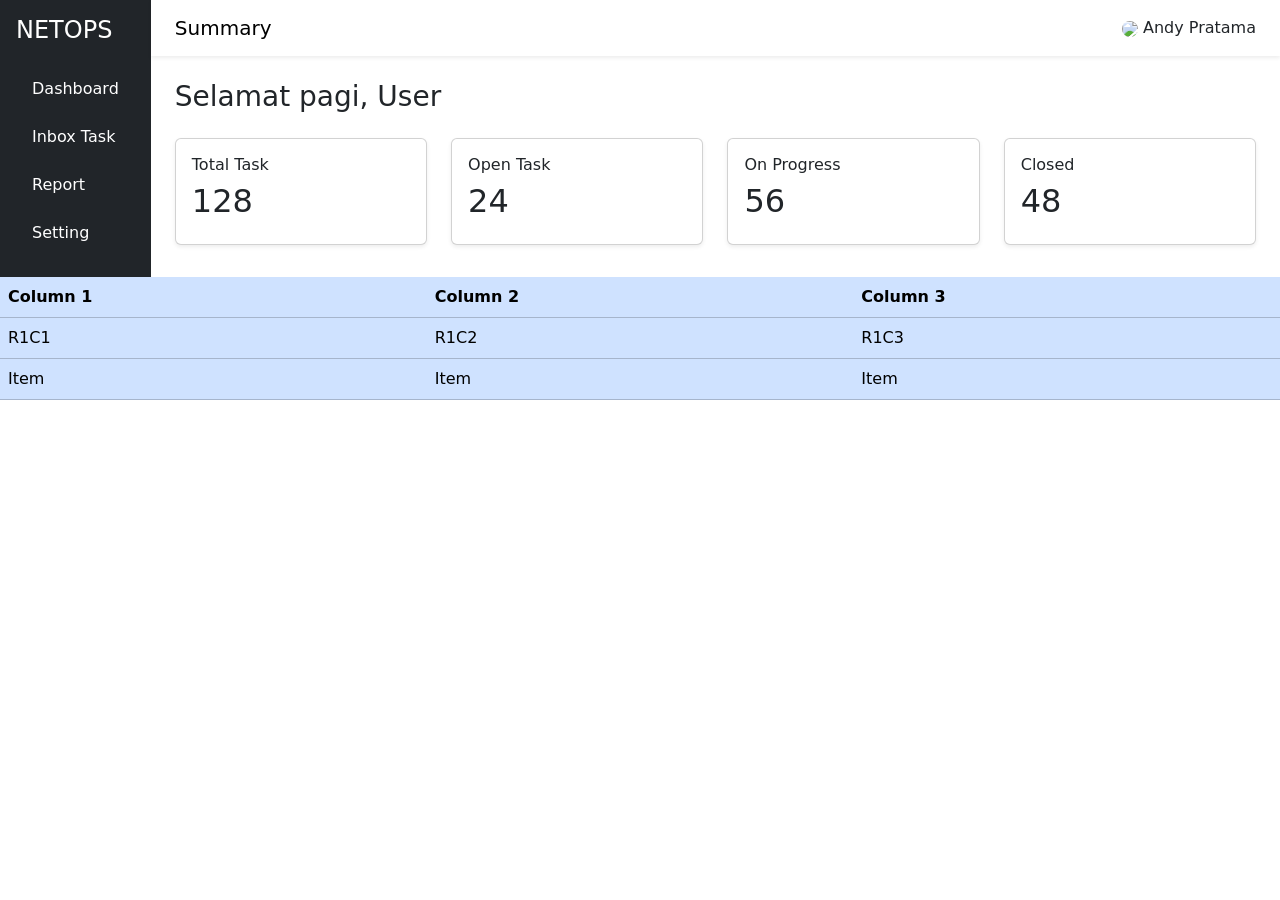
==== Index.html @ 7a0d9ba3 "Initial commit" ====
<!doctype html>
<html lang="en" data-bs-theme="light">
    <head>
        <title>Dashboard Fulfillment</title>
        <!-- Required meta tags -->
        <meta charset="utf-8" />
        <meta name="viewport" content="width=device-width, initial-scale=1" />

        <!-- Bootstrap CSS v5.3.8 -->
        <link
            href="https://cdn.jsdelivr.net/npm/bootstrap@5.3.8/dist/css/bootstrap.min.css"
            rel="stylesheet"
            integrity="sha384-sRIl4kxILFvY47J16cr9ZwB07vP4J8+LH7qKQnuqkuIAvNWLzeN8tE5YBujZqJLB"
            crossorigin="anonymous"
        />
    </head>

    <body>
        <div class="d-flex">
            <!-- Sidebar -->
            <div class="sidebar bg-dark text-white p-3">
                <h4 class="mb-4">NETOPS</h4>
                <ul class="nav flex-column">
                    <li class="nav-item mb-2">
                        <a href="#" class="nav-link text-white active">
                            <i class="bi bi-speedometer2"></i>
                            Dashboard
                        </a>
                    </li>
                    <li class="nav-item mb-2">
                        <a href="#" class="nav-link text-white">
                            <i class="bi bi-list-task"></i>
                            Inbox Task
                        </a>
                    </li>
                    <li class="nav-item mb-2">
                        <a href="#" class="nav-link text-white">
                            <i class="bi bi-bar-chart"></i>
                            Report
                        </a>
                    </li>
                    <li class="nav-item mb-2">
                        <a href="#" class="nav-link text-white">
                            <i class="bi bi-gear"></i>
                            Setting
                        </a>
                    </li>
                </ul>
            </div>
            <!-- Content -->
            <div class="content flex-grow-1">
                <!-- Navbar -->
                <nav class="navbar bg-white shadow-sm px-4">
                    <span class="navbar-brand">
                        Summary
                    </span>
                    <div class="ms-auto">
                        <i class="bi bi-bell me-4"></i>
                        <img src="https://i.pravatar.cc/40"
                        class="rounded-circle"> <a>Andy Pratama</a>
                    </div>
                </nav>
                <div class="container-fluid p-4">
                    <h3>Selamat pagi, User</h3>
                    <!-- Cards -->
                    <div class="row mt-4">
                        <div class="col-md-3">
                            <div class="card shadow-sm">
                                <div class="card-body">
                                    <h6>Total Task</h6>
                                    <h2>128</h2>
                                </div>
                            </div>
                        </div>
                        <div class="col-md-3">
                            <div class="card shadow-sm">
                                <div class="card-body">
                                    <h6>Open Task</h6>
                                    <h2>24</h2>
                                </div>
                            </div>
                        </div>
                        <div class="col-md-3">
                            <div class="card shadow-sm">
                                <div class="card-body">
                                    <h6>On Progress</h6>
                                    <h2>56</h2>
                                </div>
                            </div>
                        </div>
                        <div class="col-md-3">
                            <div class="card shadow-sm">
                                <div class="card-body">
                                    <h6>Closed</h6>
                                    <h2>48</h2>
                                </div>
                            </div>
                        </div>
                    </div>
                </div>
            </div>
        </div>
        <div
            class="table-responsive"
        >
            <table
                class="table table-primary"
            >
                <thead>
                    <tr>
                        <th scope="col">Column 1</th>
                        <th scope="col">Column 2</th>
                        <th scope="col">Column 3</th>
                    </tr>
                </thead>
                <tbody>
                    <tr class="">
                        <td scope="row">R1C1</td>
                        <td>R1C2</td>
                        <td>R1C3</td>
                    </tr>
                    <tr class="">
                        <td scope="row">Item</td>
                        <td>Item</td>
                        <td>Item</td>
                    </tr>
                </tbody>
            </table>
        </div>
        
        <header>
            <!-- place navbar here -->
        </header>
        <main></main>
        <footer>
            <!-- place footer here -->
        </footer>
        <!-- Bootstrap JavaScript Bundle (includes Popper) -->
        <script
            src="https://cdn.jsdelivr.net/npm/bootstrap@5.3.8/dist/js/bootstrap.bundle.min.js"
            integrity="sha384-FKyoEForCGlyvwx9Hj09JcYn3nv7wiPVlz7YYwJrWVcXK/BmnVDxM+D2scQbITxI"
            crossorigin="anonymous"
        ></script>
    </body>
</html>
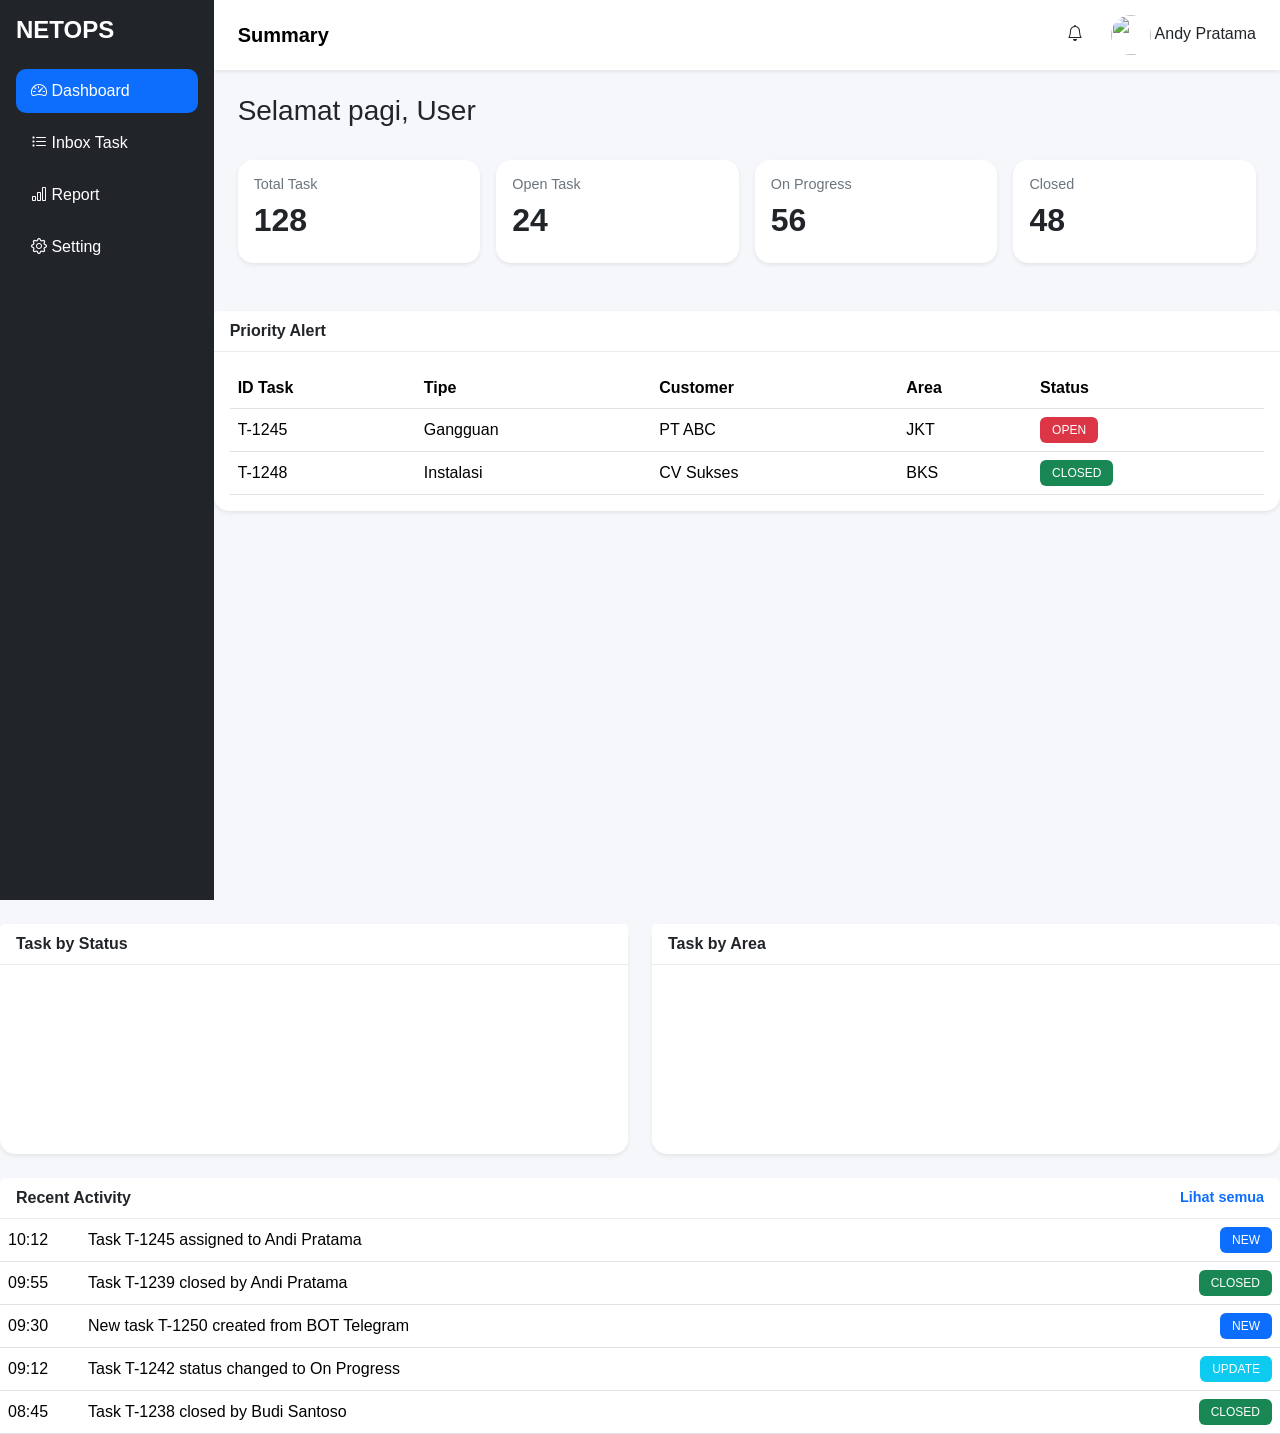
==== commit bc516409: "updt dashboard" ====
--- a/Index.html
+++ b/Index.html
@@ -13,6 +13,7 @@
             integrity="sha384-sRIl4kxILFvY47J16cr9ZwB07vP4J8+LH7qKQnuqkuIAvNWLzeN8tE5YBujZqJLB"
             crossorigin="anonymous"
         />
+        <link rel="stylesheet" href="style.css">
     </head>
 
     <body>
@@ -63,75 +64,185 @@
                 <div class="container-fluid p-4">
                     <h3>Selamat pagi, User</h3>
                     <!-- Cards -->
-                    <div class="row mt-4">
-                        <div class="col-md-3">
-                            <div class="card shadow-sm">
+                    <!-- Cards -->
+                    <div class="row g-3 mt-3">
+
+                        <div class="col-12 col-sm-6 col-lg-3">
+                            <div class="card shadow-sm h-100">
                                 <div class="card-body">
                                     <h6>Total Task</h6>
                                     <h2>128</h2>
                                 </div>
                             </div>
                         </div>
-                        <div class="col-md-3">
-                            <div class="card shadow-sm">
+
+                        <div class="col-12 col-sm-6 col-lg-3">
+                            <div class="card shadow-sm h-100">
                                 <div class="card-body">
                                     <h6>Open Task</h6>
                                     <h2>24</h2>
                                 </div>
                             </div>
                         </div>
-                        <div class="col-md-3">
-                            <div class="card shadow-sm">
+
+                        <div class="col-12 col-sm-6 col-lg-3">
+                            <div class="card shadow-sm h-100">
                                 <div class="card-body">
                                     <h6>On Progress</h6>
                                     <h2>56</h2>
                                 </div>
                             </div>
                         </div>
-                        <div class="col-md-3">
-                            <div class="card shadow-sm">
+
+                        <div class="col-12 col-sm-6 col-lg-3">
+                            <div class="card shadow-sm h-100">
                                 <div class="card-body">
                                     <h6>Closed</h6>
                                     <h2>48</h2>
                                 </div>
                             </div>
                         </div>
-                    </div>
-                </div>
-            </div>
-        </div>
-        <div
-            class="table-responsive"
-        >
-            <table
-                class="table table-primary"
-            >
-                <thead>
-                    <tr>
-                        <th scope="col">Column 1</th>
-                        <th scope="col">Column 2</th>
-                        <th scope="col">Column 3</th>
-                    </tr>
-                </thead>
+
+                    </div>
+
+                </div>
+                    <div class="card shadow-sm mt-4">
+                    <div class="card-header">
+                        Priority Alert
+                    </div>
+
+                    <div class="card-body">
+
+                        <div class="table-responsive">
+                            <table class="table table-hover align-middle">
+                                <thead>
+                                    <tr>
+                                        <th>ID Task</th>
+                                        <th>Tipe</th>
+                                        <th>Customer</th>
+                                        <th>Area</th>
+                                        <th>Status</th>
+                                    </tr>
+                                </thead>
+                                <tbody>
+                                    <tr>
+                                        <td>T-1245</td>
+                                        <td>Gangguan</td>
+                                        <td>PT ABC</td>
+                                        <td>JKT</td>
+                                        <td>
+                                            <span class="badge bg-danger">
+                                                OPEN
+                                            </span>
+                                        </td>
+                                    </tr>
+                                    <tr>
+                                        <td>T-1248</td>
+                                        <td>Instalasi</td>
+                                        <td>CV Sukses</td>
+                                        <td>BKS</td>
+                                        <td>
+                                            <span class="badge bg-success">
+                                                CLOSED
+                                            </span>
+                                        </td>
+                                    </tr>
+                                </tbody>
+                            </table>
+                        </div>
+                    </div>
+                </div>
+            </div>
+        </div>
+        <div class="row mt-4">
+        <!-- Pie Chart -->
+        <div class="col-lg-6 mb-4">
+            <div class="card shadow-sm h-100">
+                <div class="card-header fw-bold">
+                    Task by Status
+                </div>
+                <div class="card-body">
+                    <canvas id="statusChart"></canvas>
+                </div>
+            </div>
+        </div>
+        <!-- Bar Chart -->
+        <div class="col-lg-6 mb-4">
+            <div class="card shadow-sm h-100">
+
+                <div class="card-header fw-bold">
+                    Task by Area
+                </div>
+                <div class="card-body">
+                    <canvas id="areaChart"></canvas>
+                </div>
+            </div>
+        </div>
+    </div>
+    <!-- Recent Activity -->
+    <div class="card shadow-sm">
+
+        <div class="card-header d-flex justify-content-between align-items-center">
+            <span class="fw-bold">Recent Activity</span>
+            <a href="#" class="text-decoration-none">
+                Lihat semua
+            </a>
+        </div>
+        <div class="table-responsive">
+            <table class="table table-hover mb-0 align-middle">
                 <tbody>
-                    <tr class="">
-                        <td scope="row">R1C1</td>
-                        <td>R1C2</td>
-                        <td>R1C3</td>
-                    </tr>
-                    <tr class="">
-                        <td scope="row">Item</td>
-                        <td>Item</td>
-                        <td>Item</td>
+                    <tr>
+                        <td width="80">10:12</td>
+                        <td>Task T-1245 assigned to Andi Pratama</td>
+                        <td class="text-end">
+                            <span class="badge bg-primary">
+                                NEW
+                            </span>
+                        </td>
+                    </tr>
+                    <tr>
+                        <td>09:55</td>
+                        <td>Task T-1239 closed by Andi Pratama</td>
+                        <td class="text-end">
+                            <span class="badge bg-success">
+                                CLOSED
+                            </span>
+                        </td>
+                    </tr>
+                    <tr>
+                        <td>09:30</td>
+                        <td>New task T-1250 created from BOT Telegram</td>
+                        <td class="text-end">
+                            <span class="badge bg-primary">
+                                NEW
+                            </span>
+                        </td>
+                    </tr>
+                    <tr>
+                        <td>09:12</td>
+                        <td>Task T-1242 status changed to On Progress</td>
+                        <td class="text-end">
+                            <span class="badge bg-info">
+                                UPDATE
+                            </span>
+                        </td>
+                    </tr>
+                    <tr>
+                        <td>08:45</td>
+                        <td>Task T-1238 closed by Budi Santoso</td>
+                        <td class="text-end">
+                            <span class="badge bg-success">
+                                CLOSED
+                            </span>
+                        </td>
                     </tr>
                 </tbody>
             </table>
         </div>
-        
+    </div>
         <header>
             <!-- place navbar here -->
         </header>
-        <main></main>
         <footer>
             <!-- place footer here -->
         </footer>
@@ -141,5 +252,8 @@
             integrity="sha384-FKyoEForCGlyvwx9Hj09JcYn3nv7wiPVlz7YYwJrWVcXK/BmnVDxM+D2scQbITxI"
             crossorigin="anonymous"
         ></script>
+        <link rel="stylesheet" href="https://cdn.jsdelivr.net/npm/bootstrap-icons@1.13.1/font/bootstrap-icons.min.css">
+        <script src="https://cdn.jsdelivr.net/npm/chart.js"></script>
+        <script src="script.js"></script>
     </body>
 </html>
--- a/style.css
+++ b/style.css
@@ -0,0 +1,152 @@
+/* ====================== General ======================*/
+
+body{
+    margin: 0;
+    background-color: #f5f7fb;
+    font-family: "Segoe UI", Tahoma, Geneva, Verdana, sans-serif;
+}
+
+/*Sidebar*/
+
+.sidebar{
+    width: 250px;
+    min-height: 100vh;
+    background: #13233d;
+}
+
+.sidebar h4{
+    font-weight: 700;
+}
+
+.sidebar .nav-link{
+    color: white;
+    border-radius: 10px;
+    padding: 10px 15px;
+    transition: .3s;
+}
+
+.sidebar .nav-link:hover{
+    background: rgba(255,255,255,.15);
+}
+
+.sidebar .nav-link.active{
+    background: #0d6efd;
+}
+
+/*Content*/
+
+.content{
+    width: 100%;
+}
+
+/*Navbar*/
+
+.navbar{
+    height: 70px;
+    background: white;
+}
+
+.navbar-brand{
+    font-weight: 600;
+}
+
+.navbar img{
+    width: 40px;
+    height: 40px;
+}
+
+/*Cards*/
+
+.card{
+    border: none;
+    border-radius: 15px;
+    box-shadow: 0 .125rem .5rem rgba(0,0,0,.08);
+}
+
+.card-body h6{
+    color: #6c757d;
+    font-size: .9rem;
+}
+
+.card-body h2{
+    font-weight: bold;
+}
+
+/*Card Header*/
+
+.card-header{
+    background: white;
+    border-bottom: 1px solid #ececec;
+    font-weight: 600;
+}
+
+/*Table*/
+
+.table{
+    margin-bottom: 0;
+}
+
+.table thead{
+    background: #f8f9fa;
+}
+
+.table td,
+.table th{
+    vertical-align: middle;
+}
+
+.table-hover tbody tr:hover{
+    background: #f8f9fa;
+}
+
+/*Badge*/
+
+.badge{
+    padding: 7px 12px;
+    font-weight: 500;
+}
+
+/*Chart*/
+
+canvas{
+    max-height: 320px;
+}
+
+/*Recent Activity*/
+
+.card a{
+    text-decoration: none;
+    font-size: .9rem;
+}
+
+.card a:hover{
+    text-decoration: underline;
+}
+
+/*Responsive*/
+
+@media (max-width:992px){
+
+    .sidebar{
+    width: 250px;
+    height: 100vh;
+    background: #13233d;
+    position: fixed;
+    top: 0;
+    left: 0;
+    }
+
+}
+
+@media (max-width:768px){
+
+    .sidebar{
+        display:none;
+    }
+
+    .content{
+    margin-left: 250px;
+    width: calc(100% - 250px);
+    }
+
+}
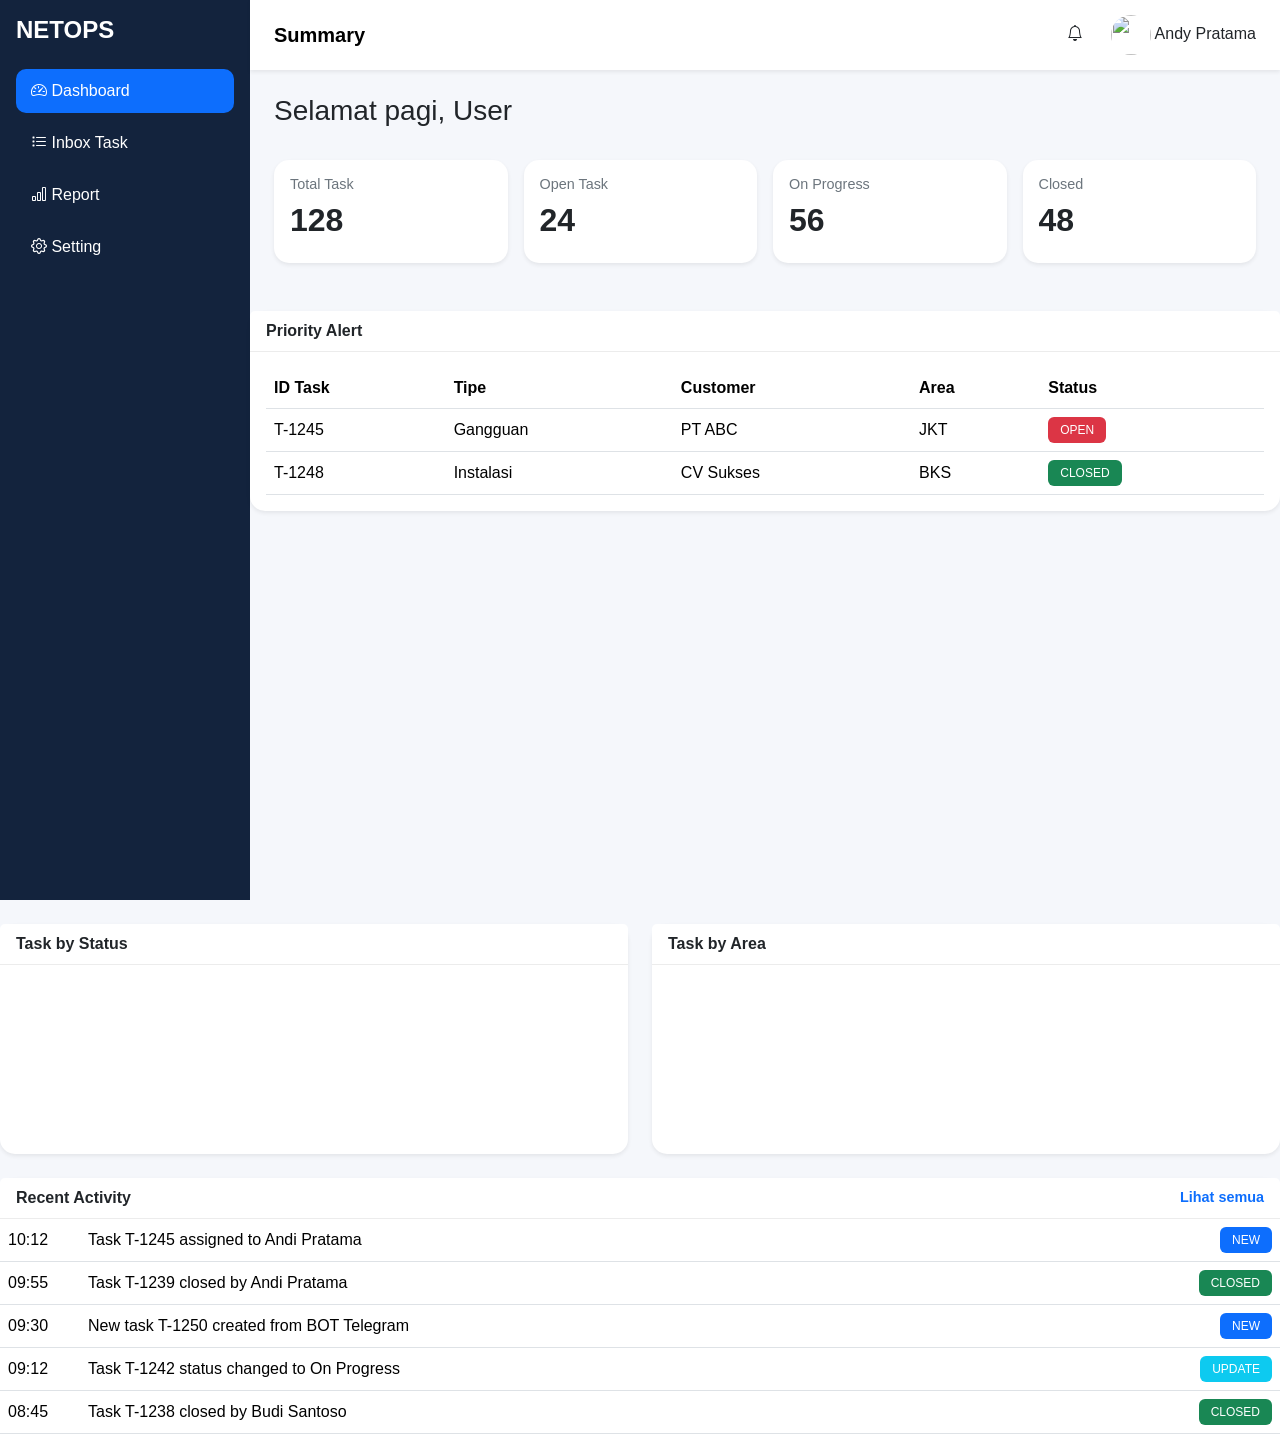
==== commit d070421c: "updt inbox" ====
--- a/Index.html
+++ b/Index.html
@@ -19,7 +19,7 @@
     <body>
         <div class="d-flex">
             <!-- Sidebar -->
-            <div class="sidebar bg-dark text-white p-3">
+            <div class="sidebar text-white p-3">
                 <h4 class="mb-4">NETOPS</h4>
                 <ul class="nav flex-column">
                     <li class="nav-item mb-2">
@@ -29,7 +29,7 @@
                         </a>
                     </li>
                     <li class="nav-item mb-2">
-                        <a href="#" class="nav-link text-white">
+                        <a href="inbox.html" class="nav-link text-white">
                             <i class="bi bi-list-task"></i>
                             Inbox Task
                         </a>
--- a/style.css
+++ b/style.css
@@ -1,152 +1,140 @@
 /* ====================== General ======================*/
 
-body{
+body {
     margin: 0;
     background-color: #f5f7fb;
     font-family: "Segoe UI", Tahoma, Geneva, Verdana, sans-serif;
 }
 
-/*Sidebar*/
+/* Sidebar */
 
-.sidebar{
+.sidebar {
     width: 250px;
     min-height: 100vh;
     background: #13233d;
+    flex-shrink: 0;
 }
 
-.sidebar h4{
+.sidebar h4 {
     font-weight: 700;
 }
 
-.sidebar .nav-link{
+.sidebar .nav-link {
     color: white;
     border-radius: 10px;
     padding: 10px 15px;
     transition: .3s;
 }
 
-.sidebar .nav-link:hover{
+.sidebar .nav-link:hover {
     background: rgba(255,255,255,.15);
 }
 
-.sidebar .nav-link.active{
+.sidebar .nav-link.active {
     background: #0d6efd;
 }
 
-/*Content*/
+/* Content */
 
-.content{
+.content {
     width: 100%;
+    min-width: 0;
 }
 
-/*Navbar*/
+/* Navbar */
 
-.navbar{
+.navbar {
     height: 70px;
     background: white;
 }
 
-.navbar-brand{
+.navbar-brand {
     font-weight: 600;
 }
 
-.navbar img{
+.navbar img {
     width: 40px;
     height: 40px;
 }
 
-/*Cards*/
+/* Cards */
 
-.card{
+.card {
     border: none;
     border-radius: 15px;
     box-shadow: 0 .125rem .5rem rgba(0,0,0,.08);
 }
 
-.card-body h6{
+.card-body h6 {
     color: #6c757d;
     font-size: .9rem;
 }
 
-.card-body h2{
+.card-body h2 {
     font-weight: bold;
 }
 
-/*Card Header*/
+/* Card Header */
 
-.card-header{
+.card-header {
     background: white;
     border-bottom: 1px solid #ececec;
     font-weight: 600;
 }
 
-/*Table*/
+/* Table */
 
-.table{
+.table {
     margin-bottom: 0;
 }
 
-.table thead{
+.table thead {
     background: #f8f9fa;
 }
 
 .table td,
-.table th{
+.table th {
     vertical-align: middle;
 }
 
-.table-hover tbody tr:hover{
+.table-hover tbody tr:hover {
     background: #f8f9fa;
 }
 
-/*Badge*/
+/* Badge */
 
-.badge{
+.badge {
     padding: 7px 12px;
     font-weight: 500;
 }
 
-/*Chart*/
+/* Chart */
 
-canvas{
+canvas {
     max-height: 320px;
 }
 
-/*Recent Activity*/
+/* Recent Activity */
 
-.card a{
+.card a {
     text-decoration: none;
     font-size: .9rem;
 }
 
-.card a:hover{
+.card a:hover {
     text-decoration: underline;
 }
 
-/*Responsive*/
+/* Responsive */
 
-@media (max-width:992px){
-
-    .sidebar{
-    width: 250px;
-    height: 100vh;
-    background: #13233d;
-    position: fixed;
-    top: 0;
-    left: 0;
+@media (max-width: 992px) {
+    .sidebar {
+        width: 220px;
     }
-
 }
 
-@media (max-width:768px){
-
-    .sidebar{
-        display:none;
+@media (max-width: 768px) {
+    .sidebar {
+        display: none;
     }
-
-    .content{
-    margin-left: 250px;
-    width: calc(100% - 250px);
-    }
-
 }
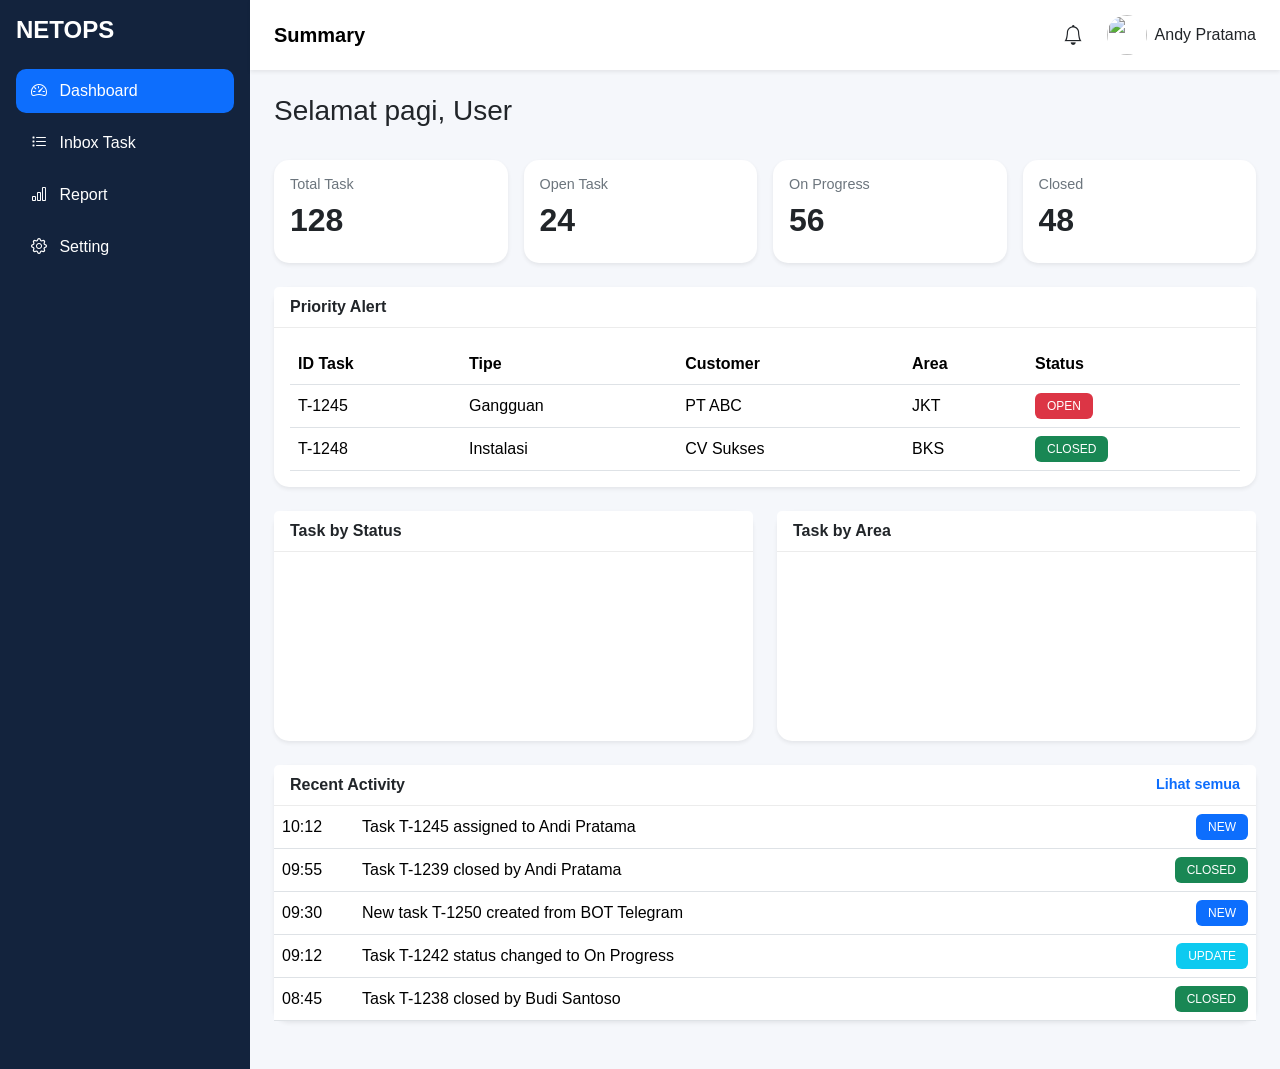
==== commit 1f0e7bee: "updt index" ====
--- a/Index.html
+++ b/Index.html
@@ -2,71 +2,67 @@
 <html lang="en" data-bs-theme="light">
     <head>
         <title>Dashboard Fulfillment</title>
-        <!-- Required meta tags -->
         <meta charset="utf-8" />
         <meta name="viewport" content="width=device-width, initial-scale=1" />
-
-        <!-- Bootstrap CSS v5.3.8 -->
-        <link
-            href="https://cdn.jsdelivr.net/npm/bootstrap@5.3.8/dist/css/bootstrap.min.css"
-            rel="stylesheet"
-            integrity="sha384-sRIl4kxILFvY47J16cr9ZwB07vP4J8+LH7qKQnuqkuIAvNWLzeN8tE5YBujZqJLB"
-            crossorigin="anonymous"
-        />
+        <link href="https://cdn.jsdelivr.net/npm/bootstrap@5.3.8/dist/css/bootstrap.min.css" rel="stylesheet" integrity="sha384-sRIl4kxILFvY47J16cr9ZwB07vP4J8+LH7qKQnuqkuIAvNWLzeN8tE5YBujZqJLB" crossorigin="anonymous" />
+        <link rel="stylesheet" href="https://cdn.jsdelivr.net/npm/bootstrap-icons@1.13.1/font/bootstrap-icons.min.css">
         <link rel="stylesheet" href="style.css">
     </head>
-
+ 
     <body>
         <div class="d-flex">
+ 
             <!-- Sidebar -->
             <div class="sidebar text-white p-3">
                 <h4 class="mb-4">NETOPS</h4>
                 <ul class="nav flex-column">
                     <li class="nav-item mb-2">
-                        <a href="#" class="nav-link text-white active">
-                            <i class="bi bi-speedometer2"></i>
+                        <a href="index.html" class="nav-link text-white active">
+                            <i class="bi bi-speedometer2 me-2"></i>
                             Dashboard
                         </a>
                     </li>
                     <li class="nav-item mb-2">
                         <a href="inbox.html" class="nav-link text-white">
-                            <i class="bi bi-list-task"></i>
+                            <i class="bi bi-list-task me-2"></i>
                             Inbox Task
                         </a>
                     </li>
                     <li class="nav-item mb-2">
-                        <a href="#" class="nav-link text-white">
-                            <i class="bi bi-bar-chart"></i>
+                        <a href="report.html" class="nav-link text-white">
+                            <i class="bi bi-bar-chart me-2"></i>
                             Report
                         </a>
                     </li>
                     <li class="nav-item mb-2">
-                        <a href="#" class="nav-link text-white">
-                            <i class="bi bi-gear"></i>
+                        <a href="setting.html" class="nav-link text-white">
+                            <i class="bi bi-gear me-2"></i>
                             Setting
                         </a>
                     </li>
                 </ul>
             </div>
+ 
             <!-- Content -->
             <div class="content flex-grow-1">
+ 
                 <!-- Navbar -->
                 <nav class="navbar bg-white shadow-sm px-4">
-                    <span class="navbar-brand">
-                        Summary
-                    </span>
-                    <div class="ms-auto">
-                        <i class="bi bi-bell me-4"></i>
-                        <img src="https://i.pravatar.cc/40"
-                        class="rounded-circle"> <a>Andy Pratama</a>
+                    <span class="navbar-brand">Summary</span>
+                    <div class="ms-auto d-flex align-items-center">
+                        <i class="bi bi-bell fs-5 me-4"></i>
+                        <img src="https://i.pravatar.cc/40" class="rounded-circle me-2">
+                        <span>Andy Pratama</span>
                     </div>
                 </nav>
+ 
+                <!-- Main Content -->
                 <div class="container-fluid p-4">
+ 
                     <h3>Selamat pagi, User</h3>
-                    <!-- Cards -->
-                    <!-- Cards -->
+ 
+                    <!-- Summary Cards -->
                     <div class="row g-3 mt-3">
-
                         <div class="col-12 col-sm-6 col-lg-3">
                             <div class="card shadow-sm h-100">
                                 <div class="card-body">
@@ -75,7 +71,6 @@
                                 </div>
                             </div>
                         </div>
-
                         <div class="col-12 col-sm-6 col-lg-3">
                             <div class="card shadow-sm h-100">
                                 <div class="card-body">
@@ -84,7 +79,6 @@
                                 </div>
                             </div>
                         </div>
-
                         <div class="col-12 col-sm-6 col-lg-3">
                             <div class="card shadow-sm h-100">
                                 <div class="card-body">
@@ -93,7 +87,6 @@
                                 </div>
                             </div>
                         </div>
-
                         <div class="col-12 col-sm-6 col-lg-3">
                             <div class="card shadow-sm h-100">
                                 <div class="card-body">
@@ -102,144 +95,113 @@
                                 </div>
                             </div>
                         </div>
-
-                    </div>
-
-                </div>
+                    </div>
+ 
+                    <!-- Priority Alert -->
                     <div class="card shadow-sm mt-4">
-                    <div class="card-header">
-                        Priority Alert
-                    </div>
-
-                    <div class="card-body">
-
+                        <div class="card-header">
+                            Priority Alert
+                        </div>
+                        <div class="card-body">
+                            <div class="table-responsive">
+                                <table class="table table-hover align-middle">
+                                    <thead>
+                                        <tr>
+                                            <th>ID Task</th>
+                                            <th>Tipe</th>
+                                            <th>Customer</th>
+                                            <th>Area</th>
+                                            <th>Status</th>
+                                        </tr>
+                                    </thead>
+                                    <tbody>
+                                        <tr>
+                                            <td>T-1245</td>
+                                            <td>Gangguan</td>
+                                            <td>PT ABC</td>
+                                            <td>JKT</td>
+                                            <td><span class="badge bg-danger">OPEN</span></td>
+                                        </tr>
+                                        <tr>
+                                            <td>T-1248</td>
+                                            <td>Instalasi</td>
+                                            <td>CV Sukses</td>
+                                            <td>BKS</td>
+                                            <td><span class="badge bg-success">CLOSED</span></td>
+                                        </tr>
+                                    </tbody>
+                                </table>
+                            </div>
+                        </div>
+                    </div>
+ 
+                    <!-- Charts -->
+                    <div class="row mt-4">
+                        <div class="col-lg-6 mb-4">
+                            <div class="card shadow-sm h-100">
+                                <div class="card-header fw-bold">Task by Status</div>
+                                <div class="card-body">
+                                    <canvas id="statusChart"></canvas>
+                                </div>
+                            </div>
+                        </div>
+                        <div class="col-lg-6 mb-4">
+                            <div class="card shadow-sm h-100">
+                                <div class="card-header fw-bold">Task by Area</div>
+                                <div class="card-body">
+                                    <canvas id="areaChart"></canvas>
+                                </div>
+                            </div>
+                        </div>
+                    </div>
+ 
+                    <!-- Recent Activity -->
+                    <div class="card shadow-sm mb-4">
+                        <div class="card-header d-flex justify-content-between align-items-center">
+                            <span class="fw-bold">Recent Activity</span>
+                            <a href="#" class="text-decoration-none">Lihat semua</a>
+                        </div>
                         <div class="table-responsive">
-                            <table class="table table-hover align-middle">
-                                <thead>
-                                    <tr>
-                                        <th>ID Task</th>
-                                        <th>Tipe</th>
-                                        <th>Customer</th>
-                                        <th>Area</th>
-                                        <th>Status</th>
-                                    </tr>
-                                </thead>
+                            <table class="table table-hover mb-0 align-middle">
                                 <tbody>
                                     <tr>
-                                        <td>T-1245</td>
-                                        <td>Gangguan</td>
-                                        <td>PT ABC</td>
-                                        <td>JKT</td>
-                                        <td>
-                                            <span class="badge bg-danger">
-                                                OPEN
-                                            </span>
-                                        </td>
-                                    </tr>
-                                    <tr>
-                                        <td>T-1248</td>
-                                        <td>Instalasi</td>
-                                        <td>CV Sukses</td>
-                                        <td>BKS</td>
-                                        <td>
-                                            <span class="badge bg-success">
-                                                CLOSED
-                                            </span>
-                                        </td>
+                                        <td width="80">10:12</td>
+                                        <td>Task T-1245 assigned to Andi Pratama</td>
+                                        <td class="text-end"><span class="badge bg-primary">NEW</span></td>
+                                    </tr>
+                                    <tr>
+                                        <td>09:55</td>
+                                        <td>Task T-1239 closed by Andi Pratama</td>
+                                        <td class="text-end"><span class="badge bg-success">CLOSED</span></td>
+                                    </tr>
+                                    <tr>
+                                        <td>09:30</td>
+                                        <td>New task T-1250 created from BOT Telegram</td>
+                                        <td class="text-end"><span class="badge bg-primary">NEW</span></td>
+                                    </tr>
+                                    <tr>
+                                        <td>09:12</td>
+                                        <td>Task T-1242 status changed to On Progress</td>
+                                        <td class="text-end"><span class="badge bg-info">UPDATE</span></td>
+                                    </tr>
+                                    <tr>
+                                        <td>08:45</td>
+                                        <td>Task T-1238 closed by Budi Santoso</td>
+                                        <td class="text-end"><span class="badge bg-success">CLOSED</span></td>
                                     </tr>
                                 </tbody>
                             </table>
                         </div>
                     </div>
+ 
                 </div>
+                <!-- End Main Content -->
+ 
             </div>
+            <!-- End Content -->
+ 
         </div>
-        <div class="row mt-4">
-        <!-- Pie Chart -->
-        <div class="col-lg-6 mb-4">
-            <div class="card shadow-sm h-100">
-                <div class="card-header fw-bold">
-                    Task by Status
-                </div>
-                <div class="card-body">
-                    <canvas id="statusChart"></canvas>
-                </div>
-            </div>
-        </div>
-        <!-- Bar Chart -->
-        <div class="col-lg-6 mb-4">
-            <div class="card shadow-sm h-100">
-
-                <div class="card-header fw-bold">
-                    Task by Area
-                </div>
-                <div class="card-body">
-                    <canvas id="areaChart"></canvas>
-                </div>
-            </div>
-        </div>
-    </div>
-    <!-- Recent Activity -->
-    <div class="card shadow-sm">
-
-        <div class="card-header d-flex justify-content-between align-items-center">
-            <span class="fw-bold">Recent Activity</span>
-            <a href="#" class="text-decoration-none">
-                Lihat semua
-            </a>
-        </div>
-        <div class="table-responsive">
-            <table class="table table-hover mb-0 align-middle">
-                <tbody>
-                    <tr>
-                        <td width="80">10:12</td>
-                        <td>Task T-1245 assigned to Andi Pratama</td>
-                        <td class="text-end">
-                            <span class="badge bg-primary">
-                                NEW
-                            </span>
-                        </td>
-                    </tr>
-                    <tr>
-                        <td>09:55</td>
-                        <td>Task T-1239 closed by Andi Pratama</td>
-                        <td class="text-end">
-                            <span class="badge bg-success">
-                                CLOSED
-                            </span>
-                        </td>
-                    </tr>
-                    <tr>
-                        <td>09:30</td>
-                        <td>New task T-1250 created from BOT Telegram</td>
-                        <td class="text-end">
-                            <span class="badge bg-primary">
-                                NEW
-                            </span>
-                        </td>
-                    </tr>
-                    <tr>
-                        <td>09:12</td>
-                        <td>Task T-1242 status changed to On Progress</td>
-                        <td class="text-end">
-                            <span class="badge bg-info">
-                                UPDATE
-                            </span>
-                        </td>
-                    </tr>
-                    <tr>
-                        <td>08:45</td>
-                        <td>Task T-1238 closed by Budi Santoso</td>
-                        <td class="text-end">
-                            <span class="badge bg-success">
-                                CLOSED
-                            </span>
-                        </td>
-                    </tr>
-                </tbody>
-            </table>
-        </div>
-    </div>
+        <!-- End d-flex -->
         <header>
             <!-- place navbar here -->
         </header>
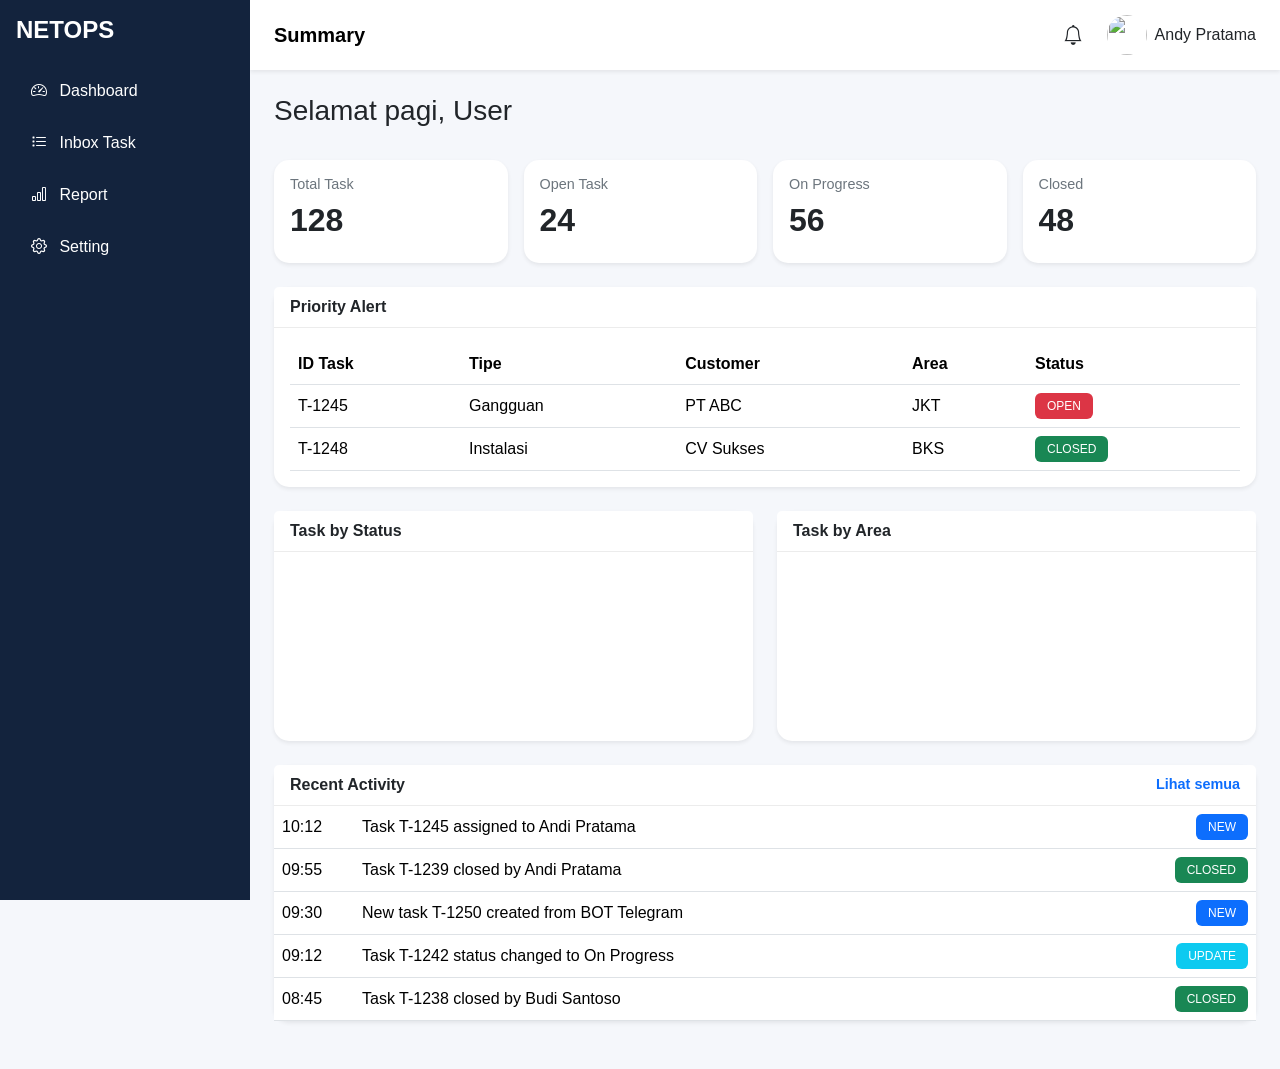
==== commit cef9b1ca: "standalone sidebar file" ====
--- a/Index.html
+++ b/Index.html
@@ -13,35 +13,7 @@
         <div class="d-flex">
  
             <!-- Sidebar -->
-            <div class="sidebar text-white p-3">
-                <h4 class="mb-4">NETOPS</h4>
-                <ul class="nav flex-column">
-                    <li class="nav-item mb-2">
-                        <a href="index.html" class="nav-link text-white active">
-                            <i class="bi bi-speedometer2 me-2"></i>
-                            Dashboard
-                        </a>
-                    </li>
-                    <li class="nav-item mb-2">
-                        <a href="inbox.html" class="nav-link text-white">
-                            <i class="bi bi-list-task me-2"></i>
-                            Inbox Task
-                        </a>
-                    </li>
-                    <li class="nav-item mb-2">
-                        <a href="report.html" class="nav-link text-white">
-                            <i class="bi bi-bar-chart me-2"></i>
-                            Report
-                        </a>
-                    </li>
-                    <li class="nav-item mb-2">
-                        <a href="setting.html" class="nav-link text-white">
-                            <i class="bi bi-gear me-2"></i>
-                            Setting
-                        </a>
-                    </li>
-                </ul>
-            </div>
+            <div id="sidebar-container"></div>
  
             <!-- Content -->
             <div class="content flex-grow-1">
@@ -217,5 +189,19 @@
         <link rel="stylesheet" href="https://cdn.jsdelivr.net/npm/bootstrap-icons@1.13.1/font/bootstrap-icons.min.css">
         <script src="https://cdn.jsdelivr.net/npm/chart.js"></script>
         <script src="script.js"></script>
+        <script>
+            fetch('sidebar.html')
+                .then(res => res.text())
+                .then(html => {
+                    document.getElementById('sidebar-container').innerHTML = html;
+                    // Auto-highlight link yang aktif
+                    const links = document.querySelectorAll('.sidebar .nav-link');
+                    links.forEach(link => {
+                        if (link.href === window.location.href) {
+                            link.classList.add('active');
+                        }
+                    });
+                });
+        </script>
     </body>
-</html>
+</html>
--- a/style.css
+++ b/style.css
@@ -10,9 +10,14 @@
 
 .sidebar {
     width: 250px;
-    min-height: 100vh;
+    height: 100vh;
+    position: fixed;
+    top: 0;
+    left: 0;
     background: #13233d;
     flex-shrink: 0;
+    overflow-y: auto;
+    z-index: 200;
 }
 
 .sidebar h4 {
@@ -37,8 +42,9 @@
 /* Content */
 
 .content {
-    width: 100%;
+    margin-left: 250px;
     min-width: 0;
+    width: calc(100% - 250px);
 }
 
 /* Navbar */
@@ -131,10 +137,18 @@
     .sidebar {
         width: 220px;
     }
+    .content {
+        margin-left: 220px;
+        width: calc(100% - 220px);
+    }
 }
 
 @media (max-width: 768px) {
     .sidebar {
         display: none;
     }
+    .content {
+        margin-left: 0;
+        width: 100%;
+    }
 }
